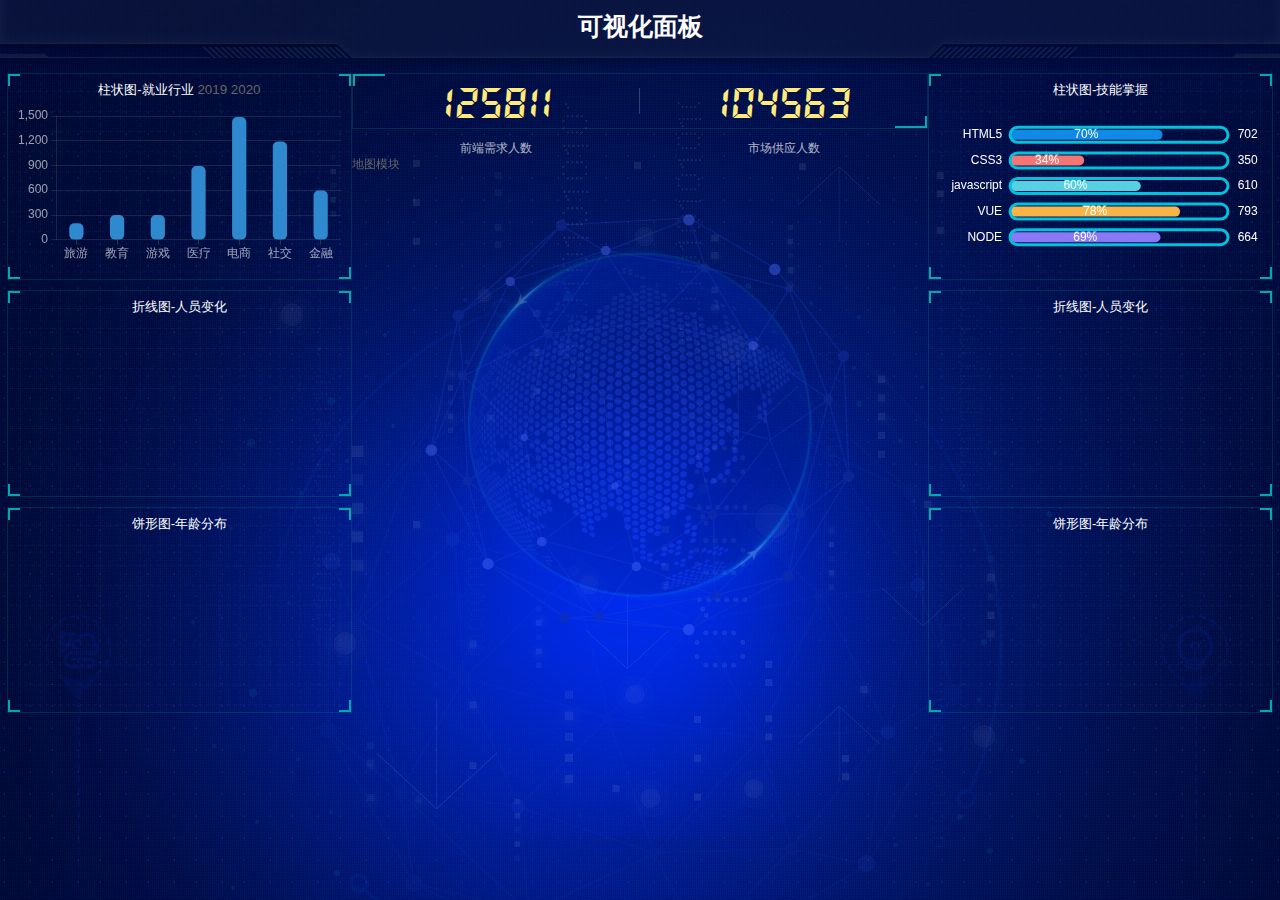
==== index.html @ 704411bc "first commit" ====
<!DOCTYPE html>
<html lang="en">
  <head>
    <meta charset="UTF-8" />
    <meta http-equiv="X-UA-Compatible" content="IE=edge" />
    <meta name="viewport" content="width=device-width, initial-scale=1.0" />
    <title>数据可视化</title>
    <link rel="stylesheet" href="./css/index.css" />
    <script src="./js/flexible.js"></script>
    <script src="./js/echarts.min.js"></script>
  </head>

  <body>
    <!-- 头部 -->
    <header>
      <h1>可视化面板</h1>
      <div class="showTime"></div>
    </header>
    <script>
      var showTime = document.querySelector('.showTime')
      var timer = null
      setTimeout(time, 1000)
      function time() {
        clearTimeout(timer)
        var date = new Date()
        var year = date.getFullYear()
        var month = date.getMonth() + 1
        var dates = date.getDate()
        var week = ['星期日', '星期一', '星期二', '星期三', '星期四', '星期五', '星期六']
        var day = date.getDay()
        var h = date.getHours() //获取时
        var m = date.getMinutes() //获取分
        var s = date.getSeconds() //获取秒
        showTime.innerHTML = `今天是${year}年${month}月${dates}日，${h}点${m}份${s}秒，${week[day]}`
        timer = setTimeout(time, 1000)
      }
    </script>
    <!-- 页面主体 -->
    <session class="mainbox">
      <div class="column">
        <div class="panel bar">
          <h2>
            柱状图-就业行业
            <a href="javascript:;">2019</a>
            <a href="javacript:;"> 2020</a>
          </h2>
          <div class="chart"></div>
          <div class="panel-footer"></div>
        </div>
        <div class="panel line">
          <h2>折线图-人员变化</h2>
          <div class="chart"></div>
          <div class="panel-footer"></div>
        </div>
        <div class="panel pie">
          <h2>饼形图-年龄分布</h2>
          <div class="chart"></div>
          <div class="panel-footer"></div>
        </div>
      </div>
      <div class="column">
        <div class="no">
          <div class="no-hd">
            <ul>
              <li>125811</li>
              <li>104563</li>
            </ul>
          </div>
          <div class="no-bd">
            <ul>
              <li>前端需求人数</li>
              <li>市场供应人数</li>
            </ul>
          </div>
        </div>
        <div class="map">
          <div class="chart"></div>
          <div class="map1"></div>
          <div class="map2"></div>
          <div class="map3"></div>
          <div class="chart">地图模块</div>
        </div>
      </div>
      <div class="column">
        <div class="panel bar2">
          <h2>柱状图-技能掌握</h2>
          <div class="chart"></div>
          <div class="panel-footer"></div>
        </div>
        <div class="panel line">
          <h2>折线图-人员变化</h2>
          <div class="chart"></div>
          <div class="panel-footer"></div>
        </div>
        <div class="panel pie">
          <h2>饼形图-年龄分布</h2>
          <div class="chart"></div>
          <div class="panel-footer"></div>
        </div>
      </div>
    </session>
  </body>
  <script src="./js/index.js"></script>
</html>
---- css/index.css ----
/* 把我们所有标签的内外边距清零 */
* {
  margin: 0;
  padding: 0;
  box-sizing: border-box;
}
/* em 和 i 斜体的文字不倾斜 */
em,
i {
  font-style: normal;
}
/* 去掉li 的小圆点 */
li {
  list-style: none;
}
img {
  /* border 0 照顾低版本浏览器 如果 图片外面包含了链接会有边框的问题 */
  border: 0;
  /* 取消图片底侧有空白缝隙的问题 */
  vertical-align: middle;
}
button {
  /* 当我们鼠标经过button 按钮的时候，鼠标变成小手 */
  cursor: pointer;
}
a {
  color: #666;
  text-decoration: none;
}
a:hover {
  color: #c81623;
}
button,
input {
  /* "\5B8B\4F53" 就是宋体的意思 这样浏览器兼容性比较好 */
  font-family: Microsoft YaHei, Heiti SC, tahoma, arial, Hiragino Sans GB, "\5B8B\4F53", sans-serif;
  /* 默认有灰色边框手动去除 */
  border: 0;
  outline: none;
}
body {
  /* CSS3 抗锯齿形 让文字显示的更加清晰 */
  -webkit-font-smoothing: antialiased;
  background-color: #fff;
  font: 12px/1.5 Microsoft YaHei, Heiti SC, tahoma, arial, Hiragino Sans GB, "\5B8B\4F53", sans-serif;
  color: #666;
}
.hide,
.none {
  display: none;
}
/* 清除浮动 */
.clearfix:after {
  visibility: hidden;
  clear: both;
  display: block;
  content: ".";
  height: 0;
}
.clearfix {
  *zoom: 1;
}
body {
  background: url('../images/bg.jpg') no-repeat top center;
}
.panel {
  position: relative;
  height: 3.875rem;
  border: 1px solid rgba(25, 186, 139, 0.17);
  background: url('../images/line.png') no-repeat top center;
  padding: 0 0.1875rem 0.5rem;
  margin-bottom: 0.1875rem;
}
.panel h2 {
  height: 0.6rem;
  line-height: 0.6rem;
  text-align: center;
  color: #fff;
  font-size: 0.25rem;
  font-weight: 400;
}
.panel .chart {
  height: 3rem;
}
.panel::before {
  position: absolute;
  top: 0;
  left: 0;
  content: "";
  width: 10px;
  height: 10px;
  border-top: 2px solid #02a6b5;
  border-left: 2px solid #02a6b5;
}
.panel::after {
  position: absolute;
  top: 0;
  right: 0;
  content: '';
  width: 10px;
  height: 10px;
  border-top: 2px solid #02a6b5;
  border-right: 2px solid #02a6b5;
}
.panel .panel-footer {
  position: absolute;
  left: 0;
  bottom: 0;
  width: 100%;
}
.panel .panel-footer::before {
  position: absolute;
  bottom: 0;
  left: 0;
  content: "";
  width: 10px;
  height: 10px;
  border-bottom: 2px solid #02a6b5;
  border-left: 2px solid #02a6b5;
}
.panel .panel-footer::after {
  position: absolute;
  bottom: 0;
  right: 0;
  content: "";
  width: 10px;
  height: 10px;
  border-bottom: 2px solid #02a6b5;
  border-right: 2px solid #02a6b5;
}
header {
  position: relative;
  height: 1.25rem;
  background: url(../images/head_bg.png) no-repeat top center;
  background-size: 100% 100%;
}
header h1 {
  font-size: 0.475rem;
  color: #fff;
  text-align: center;
  line-height: 1rem;
}
header .showTime {
  position: absolute;
  top: 0;
  right: 0.375rem;
  line-height: 0.9375rem;
  font-size: 0.25rem;
  color: rgba(255, 255, 255, 0.7);
}
.mainbox {
  min-width: 1024px;
  max-width: 1920px;
  padding: 0.125rem 0.125rem 0;
  margin: 0 auto;
  height: 300px;
  display: flex;
}
.mainbox .column {
  flex: 3;
}
.mainbox .column:nth-child(2) {
  flex: 5;
}
@font-face {
  font-family: electronicFont;
  src: url(../font/DS-DIGIT.TTF);
}
.no {
  font-family: electronicFont;
}
.no .no-hd {
  position: relative;
  border: 1px solid rgba(25, 186, 139, 0.17);
}
.no .no-hd::before {
  content: "";
  position: absolute;
  width: 30px;
  height: 10px;
  border-top: 2px solid #02a6b5;
  border-left: 2px solid #02a6b5;
  top: 0;
  left: 0;
}
.no .no-hd::after {
  content: "";
  position: absolute;
  width: 30px;
  height: 10px;
  border-bottom: 2px solid #02a6b5;
  border-right: 2px solid #02a6b5;
  right: 0;
  bottom: 0;
}
.no .no-hd ul {
  display: flex;
}
.no .no-hd ul li {
  position: relative;
  flex: 1;
  text-align: center;
  height: 1rem;
  line-height: 1rem;
  font-size: 0.875rem;
  color: #ffeb7b;
  padding: 0.05rem 0;
  font-family: electronicFont;
  font-weight: bold;
}
.no .no-hd ul li:first-child::after {
  content: "";
  position: absolute;
  height: 50%;
  width: 1px;
  background: rgba(255, 255, 255, 0.2);
  top: 25%;
  right: 0;
}
.no .no-bd ul {
  display: flex;
}
.no .no-bd ul li {
  flex: 1;
  height: 0.5rem;
  line-height: 0.5rem;
  text-align: center;
  font-size: 0.225rem;
  color: rgba(255, 255, 255, 0.7);
  padding-top: 0.125rem;
}
.map {
  position: relative;
  height: 10.125rem;
}
.map .chart {
  position: absolute;
  top: 0;
  left: 0;
  z-index: 5;
  height: 10.125rem;
  width: 100%;
}
.map .map1,
.map .map2,
.map .map3 {
  position: absolute;
  top: 50%;
  left: 50%;
  transform: translate(-50%, -50%);
  width: 6.475rem;
  height: 6.475rem;
  background: url(../images/map.png) no-repeat;
  background-size: 100% 100%;
  opacity: 0.3;
}
.map .map2 {
  width: 8.0375rem;
  height: 8.0375rem;
  background-image: url(../images/lbx.png);
  opacity: 0.6;
  animation: rotate 15s linear infinite;
  z-index: 2;
}
.map .map3 {
  width: 7.075rem;
  height: 7.075rem;
  background-image: url(../images/jt.png);
  animation: rotate1 10s linear infinite;
}
@keyframes rotate {
  from {
    transform: translate(-50%, -50%) rotate(0deg);
  }
  to {
    transform: translate(-50%, -50%) rotate(360deg);
  }
}
@keyframes rotate1 {
  from {
    transform: translate(-50%, -50%) rotate(0deg);
  }
  to {
    transform: translate(-50%, -50%) rotate(-360deg);
  }
}
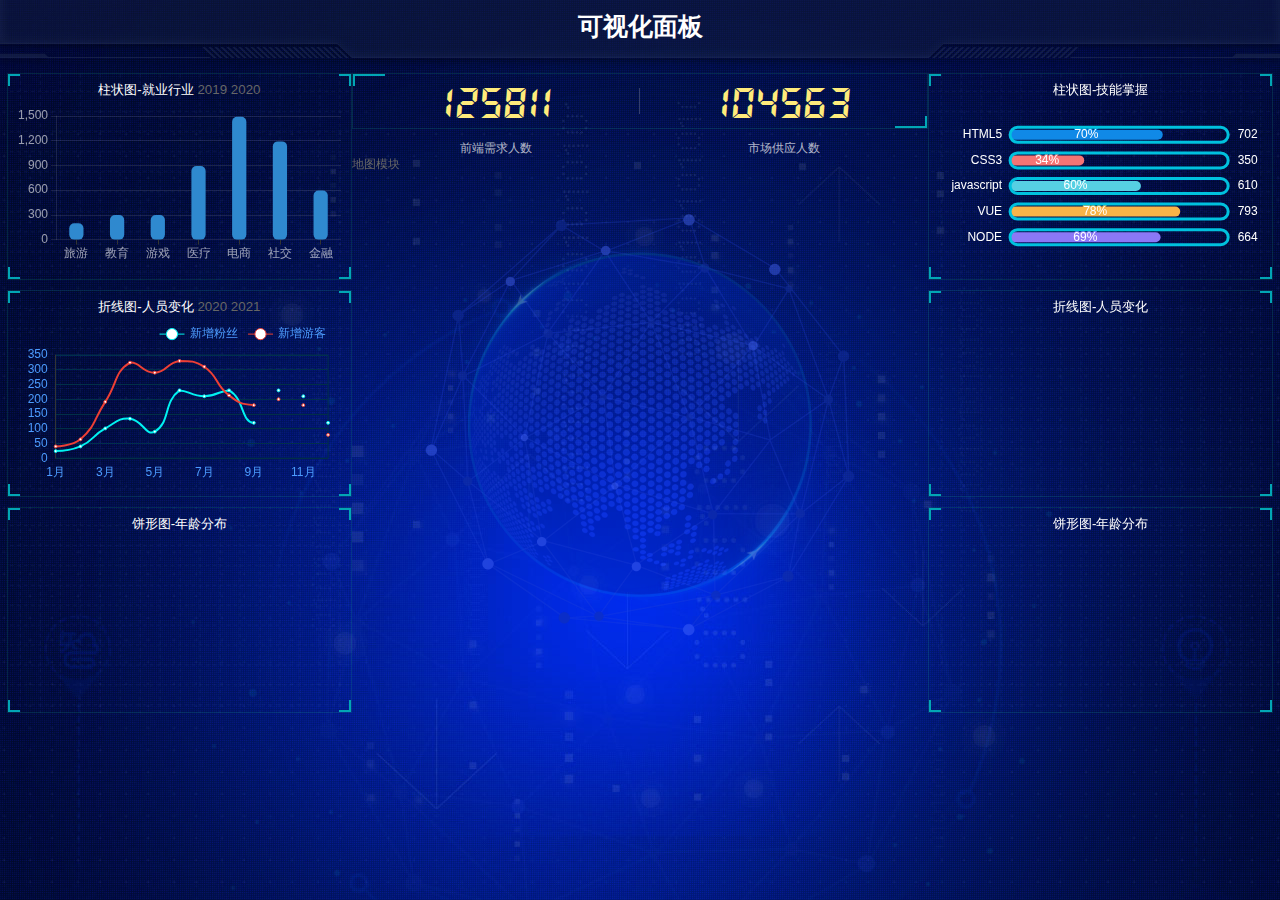
==== commit dda7b8ab: "2" ====
--- a/index.html
+++ b/index.html
@@ -8,6 +8,7 @@
     <link rel="stylesheet" href="./css/index.css" />
     <script src="./js/flexible.js"></script>
     <script src="./js/echarts.min.js"></script>
+    <script src="https://cdn.bootcdn.net/ajax/libs/jquery/3.6.1/jquery.js"></script>
   </head>
 
   <body>
@@ -47,8 +48,12 @@
           <div class="chart"></div>
           <div class="panel-footer"></div>
         </div>
-        <div class="panel line">
-          <h2>折线图-人员变化</h2>
+        <div class="panel line1">
+          <h2>
+            折线图-人员变化
+            <a href="javascript:;">2020</a>
+            <a href="javascript:;">2021</a>
+          </h2>
           <div class="chart"></div>
           <div class="panel-footer"></div>
         </div>
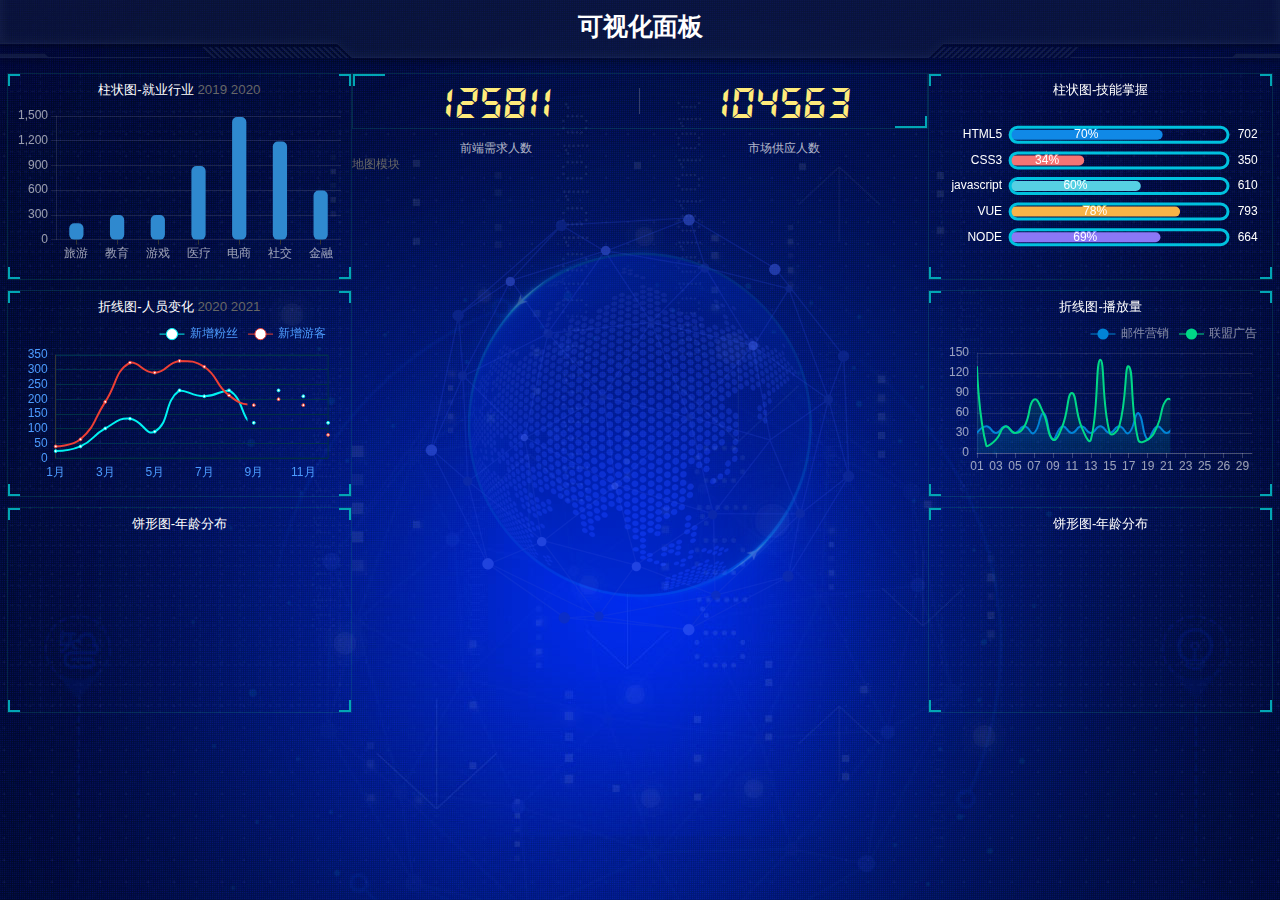
==== commit 2b5d8ca5: "完成播放量" ====
--- a/index.html
+++ b/index.html
@@ -6,9 +6,6 @@
     <meta name="viewport" content="width=device-width, initial-scale=1.0" />
     <title>数据可视化</title>
     <link rel="stylesheet" href="./css/index.css" />
-    <script src="./js/flexible.js"></script>
-    <script src="./js/echarts.min.js"></script>
-    <script src="https://cdn.bootcdn.net/ajax/libs/jquery/3.6.1/jquery.js"></script>
   </head>
 
   <body>
@@ -92,8 +89,8 @@
           <div class="chart"></div>
           <div class="panel-footer"></div>
         </div>
-        <div class="panel line">
-          <h2>折线图-人员变化</h2>
+        <div class="panel line2">
+          <h2>折线图-播放量</h2>
           <div class="chart"></div>
           <div class="panel-footer"></div>
         </div>
@@ -105,5 +102,9 @@
       </div>
     </session>
   </body>
+  <script src="./js/flexible.js"></script>
+  <script src="https://cdn.bootcdn.net/ajax/libs/jquery/3.6.1/jquery.js"></script>
+  <script src="./js/echarts.min.js"></script>
+
   <script src="./js/index.js"></script>
 </html>
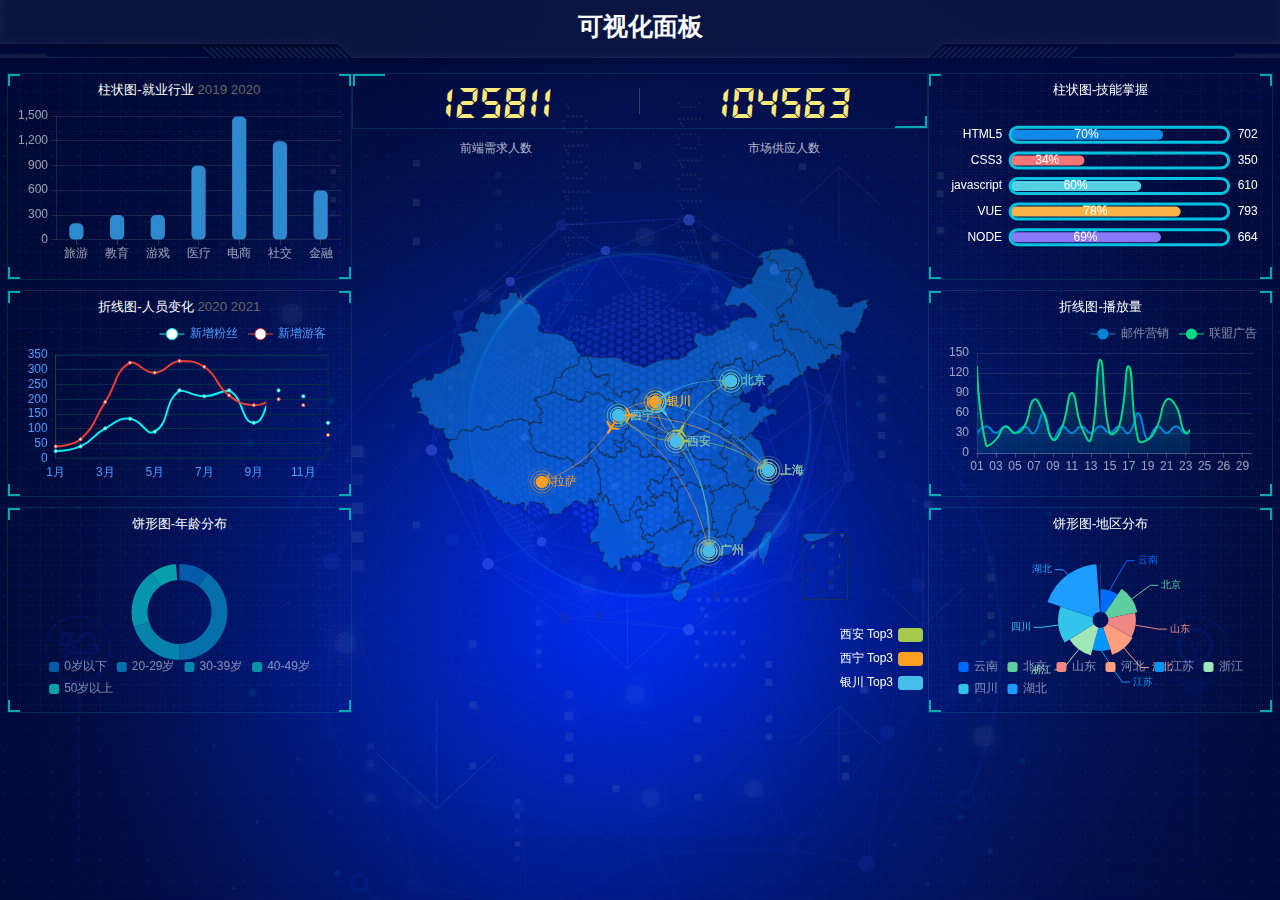
==== commit b6e93850: "全部完成" ====
--- a/index.html
+++ b/index.html
@@ -54,7 +54,7 @@
           <div class="chart"></div>
           <div class="panel-footer"></div>
         </div>
-        <div class="panel pie">
+        <div class="panel pie1">
           <h2>饼形图-年龄分布</h2>
           <div class="chart"></div>
           <div class="panel-footer"></div>
@@ -80,7 +80,6 @@
           <div class="map1"></div>
           <div class="map2"></div>
           <div class="map3"></div>
-          <div class="chart">地图模块</div>
         </div>
       </div>
       <div class="column">
@@ -94,8 +93,8 @@
           <div class="chart"></div>
           <div class="panel-footer"></div>
         </div>
-        <div class="panel pie">
-          <h2>饼形图-年龄分布</h2>
+        <div class="panel pie2">
+          <h2>饼形图-地区分布</h2>
           <div class="chart"></div>
           <div class="panel-footer"></div>
         </div>
@@ -103,8 +102,8 @@
     </session>
   </body>
   <script src="./js/flexible.js"></script>
-  <script src="https://cdn.bootcdn.net/ajax/libs/jquery/3.6.1/jquery.js"></script>
   <script src="./js/echarts.min.js"></script>
-
+  <script src="./js/jquery.js"></script>
+  <script src="./js/china.js"></script>
   <script src="./js/index.js"></script>
 </html>
